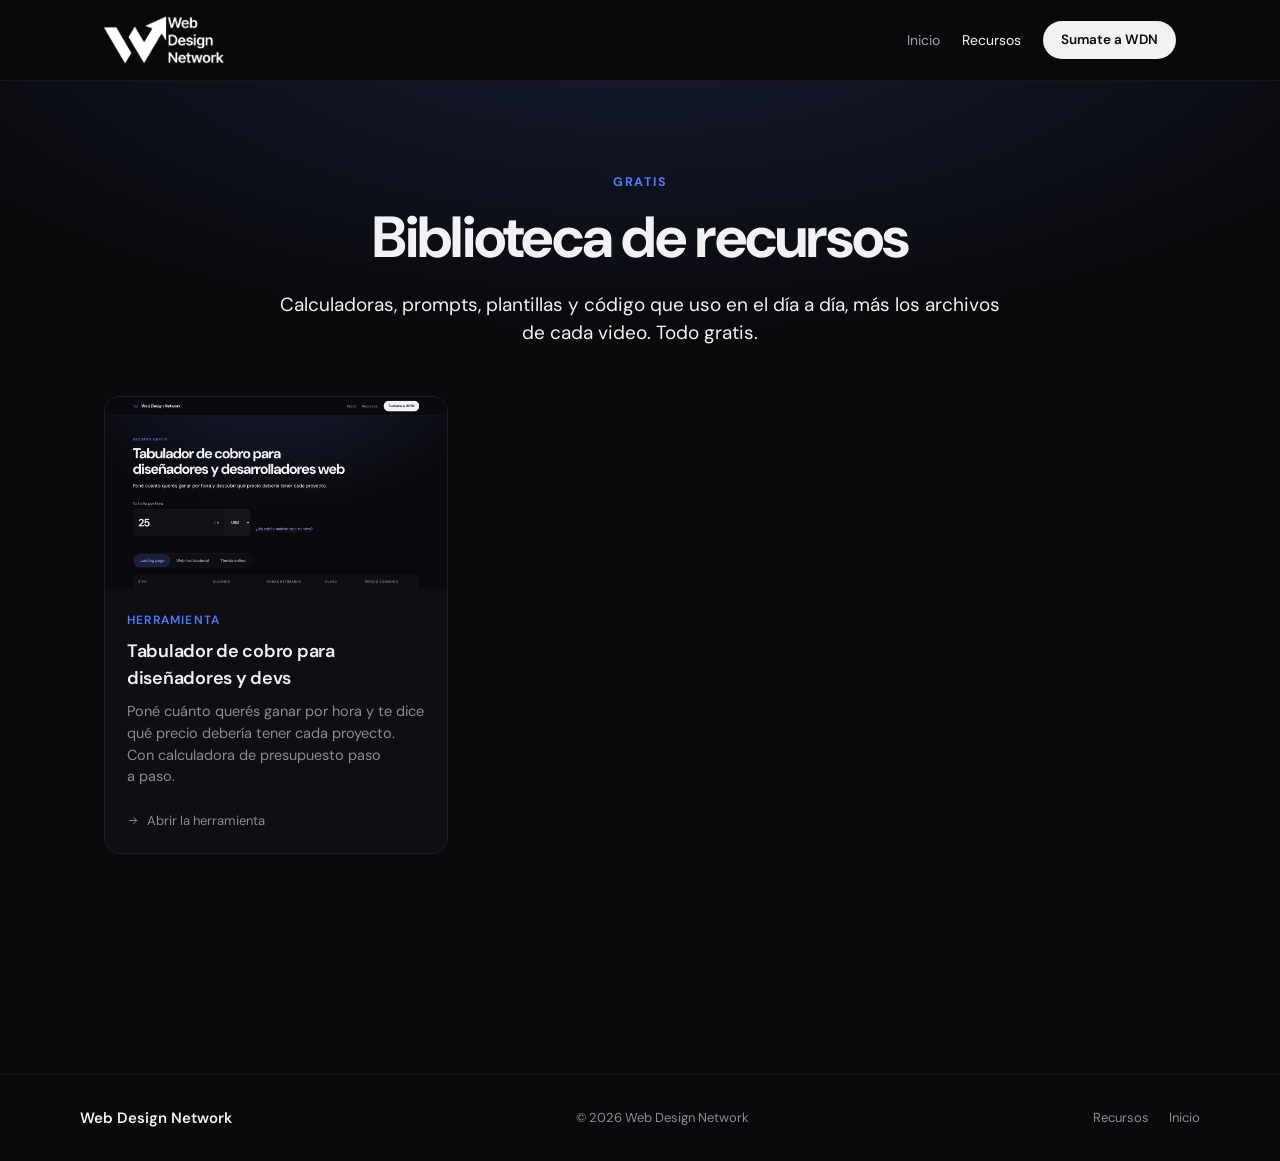
==== recursos/index.html @ 363f1c29 "fix: point canonical and og URLs at the live domain The /recursos pages advertised webdesignnetwork." ====
<!DOCTYPE html>
<html lang="es">
<head>
<meta charset="utf-8">
<meta name="viewport" content="width=device-width, initial-scale=1">
<title>Recursos — Web Design Network</title>
<meta name="description" content="Herramientas, prompts, plantillas y código que uso en el día a día. Gratis y listos para usar.">
<link rel="canonical" href="https://comunidad.southprojects.dev/recursos">
<link rel="icon" type="image/png" href="/uploads/favicon.png">

<meta property="og:type" content="website">
<meta property="og:title" content="Recursos — Web Design Network">
<meta property="og:description" content="Herramientas, prompts, plantillas y código que uso en el día a día.">
<meta property="og:image" content="https://comunidad.southprojects.dev/uploads/cta-image.jpg">
<meta name="twitter:card" content="summary_large_image">

<!-- Google tag (gtag.js) -->
<script async src="https://www.googletagmanager.com/gtag/js?id=G-ZWD2NJ6WZV"></script>
<script>
  window.dataLayer = window.dataLayer || [];
  function gtag(){dataLayer.push(arguments);}
  gtag('js', new Date());

  gtag('config', 'G-ZWD2NJ6WZV');
</script>
<link rel="preconnect" href="https://fonts.googleapis.com">
<link rel="preconnect" href="https://fonts.gstatic.com" crossorigin>
<link href="https://fonts.googleapis.com/css2?family=DM+Sans:opsz,wght@9..40,400;9..40,500;9..40,600;9..40,700&display=swap" rel="stylesheet">
<link rel="stylesheet" href="/recursos/styles.css">
<script src="/recursos/gate.js" defer></script>
</head>
<body>

<header class="site-header">
  <div class="site-header__inner">
    <a class="site-header__logo" href="/" aria-label="Web Design Network">
      <img src="/uploads/logo-blanco.png" alt="Web Design Network" width="1150" height="486">
    </a>
    <nav class="site-nav">
      <a class="nav-link" href="/">Inicio</a>
      <a class="nav-link" href="/recursos" aria-current="page">Recursos</a>
      <a class="nav-cta" href="https://chat.whatsapp.com/HKfcNbTwEGUHTFibcTQouX" target="_blank" rel="noopener">Sumate a WDN</a>
    </nav>
  </div>
</header>

<main class="glow">
  <div class="wrap-wide">

    <div class="hub-head">
      <p class="eyebrow">Gratis</p>
      <h1 class="title">Biblioteca de recursos</h1>
      <p class="lead">Calculadoras, prompts, plantillas y código que uso en el día a día, más los archivos de cada video. Todo gratis.</p>
    </div>

    <!-- Una card por recurso. Para sumar uno nuevo: copiar el bloque <a class="hub-card"> -->
    <div class="hub-grid">

      <a class="hub-card" href="/recursos/tabulador">
        <div class="hub-card__thumb">
          <img src="/uploads/tabulador-thumb.jpg" alt="" width="1280" height="720" loading="lazy">
        </div>
        <div class="hub-card__body">
          <span class="hub-card__meta">Herramienta</span>
          <h2 class="hub-card__title">Tabulador de cobro para diseñadores y devs</h2>
          <p class="hub-card__desc">Poné cuánto querés ganar por hora y te dice qué precio debería tener cada proyecto. Con calculadora de presupuesto paso a paso.</p>
          <span class="hub-card__files">
            <svg viewBox="0 0 24 24" aria-hidden="true"><path d="M5 12h13m0 0-5.5-5.5M18 12l-5.5 5.5" stroke-linecap="round" stroke-linejoin="round"/></svg>
            Abrir la herramienta
          </span>
        </div>
      </a>

    </div>

  </div>
</main>

<footer class="site-footer">
  <div class="site-footer__inner">
    <strong>Web Design Network</strong>
    <span>© 2026 Web Design Network</span>
    <div class="site-footer__links">
      <a href="/recursos">Recursos</a>
      <a href="/">Inicio</a>
    </div>
  </div>
</footer>

</body>
</html>
---- recursos/styles.css ----
/* ==========================================================================
   Web Design Network — sistema de estilos para /recursos
   Mismos tokens que la landing (WDN Landing.dc.html) para que las dos
   mitades del sitio se lean como una sola pieza.
   ========================================================================== */

:root{
  --bg:#0A0A0D;
  --surface:#101016;
  --surface-2:#0E0E13;
  --border:#1E1E26;
  --border-soft:#16161C;
  --text:#F2F2F4;
  --muted:#A0A0AB;
  --muted-2:#8B8B96;
  --accent:#4F7CFF;
  --accent-soft:#8FA9FF;
  --radius:16px;
  --maxw:820px;
}

*,*::before,*::after{box-sizing:border-box;}
html{scroll-behavior:smooth;}
html,body{margin:0;padding:0;background:var(--bg);}
body{
  font-family:'DM Sans',sans-serif;
  color:var(--text);
  line-height:1.5;
  -webkit-font-smoothing:antialiased;
}
img{max-width:100%;display:block;}
a{color:var(--text);text-decoration:none;}
button{font-family:inherit;}

/* --- layout ------------------------------------------------------------- */
.wrap{max-width:var(--maxw);margin:0 auto;padding:0 24px;}
.wrap-wide{max-width:1120px;margin:0 auto;padding:0 24px;}

/* --- header ------------------------------------------------------------- */
.site-header{
  position:sticky;top:0;z-index:50;
  background:rgba(10,10,13,0.82);
  backdrop-filter:blur(12px);-webkit-backdrop-filter:blur(12px);
  border-bottom:1px solid var(--border-soft);
}
.site-header__inner{
  max-width:1120px;margin:0 auto;padding:14px 24px;
  display:flex;align-items:center;justify-content:space-between;gap:20px;
}
.site-header__logo img{width:clamp(96px,12vw,124px);height:auto;}
.site-nav{display:flex;align-items:center;gap:22px;}
.site-nav a{font-size:14px;color:var(--muted);transition:color .2s ease;}
.site-nav a:hover,.site-nav a[aria-current="page"]{color:var(--text);}
.site-nav .nav-cta{
  padding:9px 18px;border-radius:999px;
  background:var(--text);color:#0A0A0D;font-weight:600;font-size:13.5px;
  transition:opacity .2s ease;
}
.site-nav .nav-cta:hover{color:#0A0A0D;opacity:.86;}
@media(max-width:560px){
  .site-nav{gap:14px;}
  .site-nav .nav-link{display:none;}
}

/* --- fondo con glow (igual que el hero de la landing) ------------------- */
.glow{position:relative;isolation:isolate;overflow:hidden;}
.glow::before{
  content:"";position:absolute;inset:0;z-index:-1;pointer-events:none;
  background:radial-gradient(ellipse 90% 55% at 50% -10%, rgba(79,124,255,0.16), rgba(79,124,255,0) 70%);
}

/* --- tipografía --------------------------------------------------------- */
.eyebrow{
  margin:0;font-size:12.5px;font-weight:700;
  letter-spacing:0.14em;text-transform:uppercase;color:var(--accent);
}
h1.title{
  margin:14px 0 0;
  font-size:clamp(32px,5.6vw,58px);font-weight:700;
  letter-spacing:-0.03em;line-height:1.08;text-wrap:balance;
}
.lead{
  margin:22px 0 0;font-size:clamp(16.5px,2.1vw,19px);
  color:var(--text);text-wrap:pretty;
}
.sub{
  margin:14px 0 0;font-size:15.5px;color:var(--muted);
  max-width:62ch;text-wrap:pretty;
}
h2.section-title{
  margin:0;font-size:clamp(24px,3.4vw,34px);font-weight:600;
  letter-spacing:-0.02em;text-wrap:pretty;
}

/* --- video (facade: no carga el iframe hasta el click) ------------------ */
.video{
  position:relative;margin-top:clamp(32px,5vw,48px);
  border-radius:var(--radius);overflow:hidden;
  border:1px solid var(--border);background:#08080B;
  aspect-ratio:16/9;cursor:pointer;line-height:0;
}
.video img{width:100%;height:100%;object-fit:cover;}
.video iframe{position:absolute;inset:0;width:100%;height:100%;border:0;}
.video__play{
  position:absolute;inset:0;display:grid;place-items:center;
  background:linear-gradient(rgba(10,10,13,0.1),rgba(10,10,13,0.35));
  transition:background .25s ease;
}
.video:hover .video__play{background:linear-gradient(rgba(10,10,13,0.05),rgba(10,10,13,0.25));}
.video__play span{
  width:72px;height:72px;border-radius:50%;
  background:#fff;display:grid;place-items:center;
  box-shadow:0 8px 32px rgba(0,0,0,.45);
  transition:transform .25s ease;
}
.video:hover .video__play span{transform:scale(1.07);}
.video__play svg{width:24px;height:24px;margin-left:3px;fill:#0A0A0D;}
.video__label{
  position:absolute;left:18px;bottom:16px;z-index:2;
  font-size:13px;font-weight:600;color:#fff;
  text-shadow:0 2px 10px rgba(0,0,0,.7);
}

/* --- lista de recursos -------------------------------------------------- */
.assets{margin-top:clamp(36px,5vw,52px);display:flex;flex-direction:column;gap:14px;}
.asset{
  display:flex;align-items:center;gap:clamp(16px,3vw,28px);
  background:var(--surface-2);border:1px solid var(--border);
  border-radius:var(--radius);padding:24px clamp(20px,3vw,28px);
  transition:border-color .3s ease,transform .3s ease;
}
.asset:hover{border-color:rgba(79,124,255,0.45);transform:translateY(-2px);}
.asset__num{
  flex:none;font-size:19px;font-weight:700;color:var(--accent);
  letter-spacing:-0.01em;font-variant-numeric:tabular-nums;
}
.asset__body{flex:1;min-width:0;}
.asset__name{margin:0;font-size:16.5px;font-weight:600;letter-spacing:-0.01em;}
.asset__desc{margin:6px 0 0;font-size:14.5px;color:var(--muted-2);text-wrap:pretty;}
.asset__state{flex:none;}

/* estado bloqueado */
.asset__lock{
  display:inline-flex;align-items:center;gap:8px;
  font-size:14px;color:var(--muted-2);white-space:nowrap;
}
.asset__lock svg{width:14px;height:14px;stroke:currentColor;fill:none;stroke-width:1.8;}

/* estado desbloqueado */
.asset__dl{
  display:inline-flex;align-items:center;gap:8px;
  padding:10px 18px;border-radius:999px;
  background:rgba(79,124,255,0.12);border:1px solid rgba(79,124,255,0.4);
  font-size:14px;font-weight:600;color:var(--accent-soft);white-space:nowrap;
  transition:background .2s ease,color .2s ease;
}
.asset__dl:hover{background:rgba(79,124,255,0.22);color:#fff;}
.asset__dl svg{width:14px;height:14px;stroke:currentColor;fill:none;stroke-width:1.8;}

@media(max-width:600px){
  .asset{flex-wrap:wrap;gap:12px 16px;}
  .asset__body{flex:1 1 100%;order:2;}
  .asset__num{order:1;}
  .asset__state{order:1;margin-left:auto;}
}

/* --- CTA principal ------------------------------------------------------ */
.unlock{margin-top:clamp(40px,6vw,60px);display:flex;flex-direction:column;align-items:center;gap:12px;}
.btn-primary{
  display:inline-block;padding:16px 34px;border-radius:999px;border:0;cursor:pointer;
  background:#fff;color:#0A0A0D;font-size:16px;font-weight:600;letter-spacing:-0.01em;
  transition:transform .2s ease,box-shadow .2s ease;
}
.btn-primary:hover{transform:translateY(-2px);box-shadow:0 12px 34px rgba(255,255,255,.14);}
.btn-primary:active{transform:translateY(0);}
.unlock__note{margin:0;font-size:13.5px;color:var(--muted-2);}
.unlock__done{
  display:none;align-items:center;gap:9px;
  font-size:14.5px;color:var(--accent-soft);font-weight:600;
}
body.is-unlocked .unlock__cta{display:none;}
body.is-unlocked .unlock__done{display:inline-flex;}

/* --- links del video ---------------------------------------------------- */
.links{margin-top:clamp(64px,9vw,96px);}
.links__grid{
  margin-top:26px;display:grid;gap:16px;
  grid-template-columns:repeat(auto-fit,minmax(200px,1fr));
}
.link-card{display:flex;flex-direction:column;align-items:center;gap:10px;}
.link-card__btn{
  width:100%;text-align:center;padding:18px 16px;
  background:var(--surface-2);border:1px solid var(--border);border-radius:14px;
  font-size:15.5px;font-weight:600;
  transition:border-color .3s ease,transform .3s ease;
}
.link-card__btn:hover{border-color:rgba(79,124,255,0.45);transform:translateY(-2px);color:var(--text);}
.link-card__note{font-size:13px;color:var(--muted-2);text-align:center;}

/* --- promo del club ----------------------------------------------------- */
.promo{
  margin:clamp(64px,9vw,96px) 0 0;
  background:var(--surface-2);border:1px solid var(--border);border-radius:20px;
  padding:clamp(28px,4vw,40px);
  display:grid;grid-template-columns:1fr minmax(240px,340px);
  gap:clamp(24px,4vw,40px);align-items:center;
}
.promo__eyebrow{
  margin:0;font-size:12px;font-weight:700;letter-spacing:0.14em;
  text-transform:uppercase;color:var(--accent);
}
.promo h2{margin:12px 0 0;font-size:clamp(22px,3vw,28px);font-weight:600;letter-spacing:-0.02em;}
.promo p{margin:12px 0 0;font-size:15px;color:var(--muted);text-wrap:pretty;}
.promo .btn-primary{margin-top:22px;padding:13px 26px;font-size:15px;}
.promo__media{border-radius:14px;overflow:hidden;border:1px solid var(--border);aspect-ratio:16/10;}
.promo__media img{width:100%;height:100%;object-fit:cover;}
@media(max-width:760px){
  .promo{grid-template-columns:1fr;}
  .promo__media{order:-1;}
}

/* --- hub de recursos ---------------------------------------------------- */
.hub-head{padding:clamp(56px,8vw,92px) 0 clamp(32px,5vw,48px);text-align:center;}
.hub-head .lead{margin-left:auto;margin-right:auto;max-width:56ch;}
.hub-grid{
  display:grid;gap:20px;
  grid-template-columns:repeat(auto-fill,minmax(300px,1fr));
  padding-bottom:clamp(64px,9vw,110px);
}
.hub-card{
  display:flex;flex-direction:column;
  background:var(--surface-2);border:1px solid var(--border);
  border-radius:var(--radius);overflow:hidden;
  transition:border-color .3s ease,transform .3s ease;
}
.hub-card:hover{border-color:rgba(79,124,255,0.45);transform:translateY(-3px);color:var(--text);}
.hub-card__thumb{aspect-ratio:16/9;background:#08080B;overflow:hidden;}
.hub-card__thumb img{width:100%;height:100%;object-fit:cover;}
.hub-card__body{padding:22px;display:flex;flex-direction:column;gap:9px;flex:1;}
.hub-card__meta{font-size:12px;font-weight:600;letter-spacing:0.1em;text-transform:uppercase;color:var(--accent);}
.hub-card__title{margin:0;font-size:18px;font-weight:600;letter-spacing:-0.015em;text-wrap:pretty;}
.hub-card__desc{margin:0;font-size:14.5px;color:var(--muted-2);text-wrap:pretty;}
.hub-card__files{
  margin-top:auto;padding-top:14px;font-size:13px;color:var(--muted-2);
  display:flex;align-items:center;gap:7px;
}
.hub-card__files svg{width:13px;height:13px;stroke:currentColor;fill:none;stroke-width:1.8;}

/* --- footer ------------------------------------------------------------- */
.site-footer{border-top:1px solid var(--border-soft);padding:32px 24px;margin-top:clamp(64px,9vw,110px);}
.site-footer__inner{
  max-width:1120px;margin:0 auto;
  display:flex;flex-wrap:wrap;justify-content:space-between;align-items:center;gap:16px;
}
.site-footer strong{font-weight:600;font-size:15px;}
.site-footer span,.site-footer a{font-size:13px;color:var(--muted-2);}
.site-footer a:hover{color:var(--accent);}
.site-footer__links{display:flex;gap:20px;}

/* --- modal del gate ----------------------------------------------------- */
.gate{
  position:fixed;inset:0;z-index:100;display:none;
  align-items:center;justify-content:center;padding:24px;
  background:rgba(4,4,6,.78);backdrop-filter:blur(6px);-webkit-backdrop-filter:blur(6px);
}
.gate[data-open="true"]{display:flex;}
.gate__panel{
  width:100%;max-width:420px;
  background:var(--surface);border:1px solid var(--border);border-radius:20px;
  padding:clamp(26px,4vw,34px);position:relative;
  animation:gate-in .22s cubic-bezier(.25,1,.5,1);
}
@keyframes gate-in{from{opacity:0;transform:translateY(10px) scale(.98);}to{opacity:1;transform:none;}}
.gate__close{
  position:absolute;top:14px;right:14px;width:32px;height:32px;
  border-radius:50%;border:1px solid var(--border);background:transparent;
  color:var(--muted-2);font-size:17px;line-height:1;cursor:pointer;
  transition:color .2s ease,border-color .2s ease;
}
.gate__close:hover{color:var(--text);border-color:var(--muted-2);}
.gate h3{margin:0;font-size:21px;font-weight:600;letter-spacing:-0.02em;}
.gate p{margin:8px 0 0;font-size:14.5px;color:var(--muted);text-wrap:pretty;}
.gate form{margin-top:22px;display:flex;flex-direction:column;gap:12px;}
.gate label{font-size:13px;color:var(--muted-2);}
.gate input{
  width:100%;padding:13px 15px;margin-top:6px;
  background:#08080B;border:1px solid var(--border);border-radius:11px;
  color:var(--text);font-family:inherit;font-size:15px;
  transition:border-color .2s ease;
}
.gate input:focus{outline:none;border-color:var(--accent);}
.gate input::placeholder{color:#5A5A66;}
.gate .btn-primary{margin-top:6px;width:100%;padding:14px;}
.gate .btn-primary[disabled]{opacity:.6;cursor:wait;}
.gate__fine{margin-top:14px;font-size:12px;color:var(--muted-2);text-align:center;}
.gate__error{margin:0;font-size:13.5px;color:#FF6B6B;display:none;}
.gate__error[data-show="true"]{display:block;}

@media(prefers-reduced-motion:reduce){
  *{animation:none !important;transition:none !important;}
  html{scroll-behavior:auto;}
}
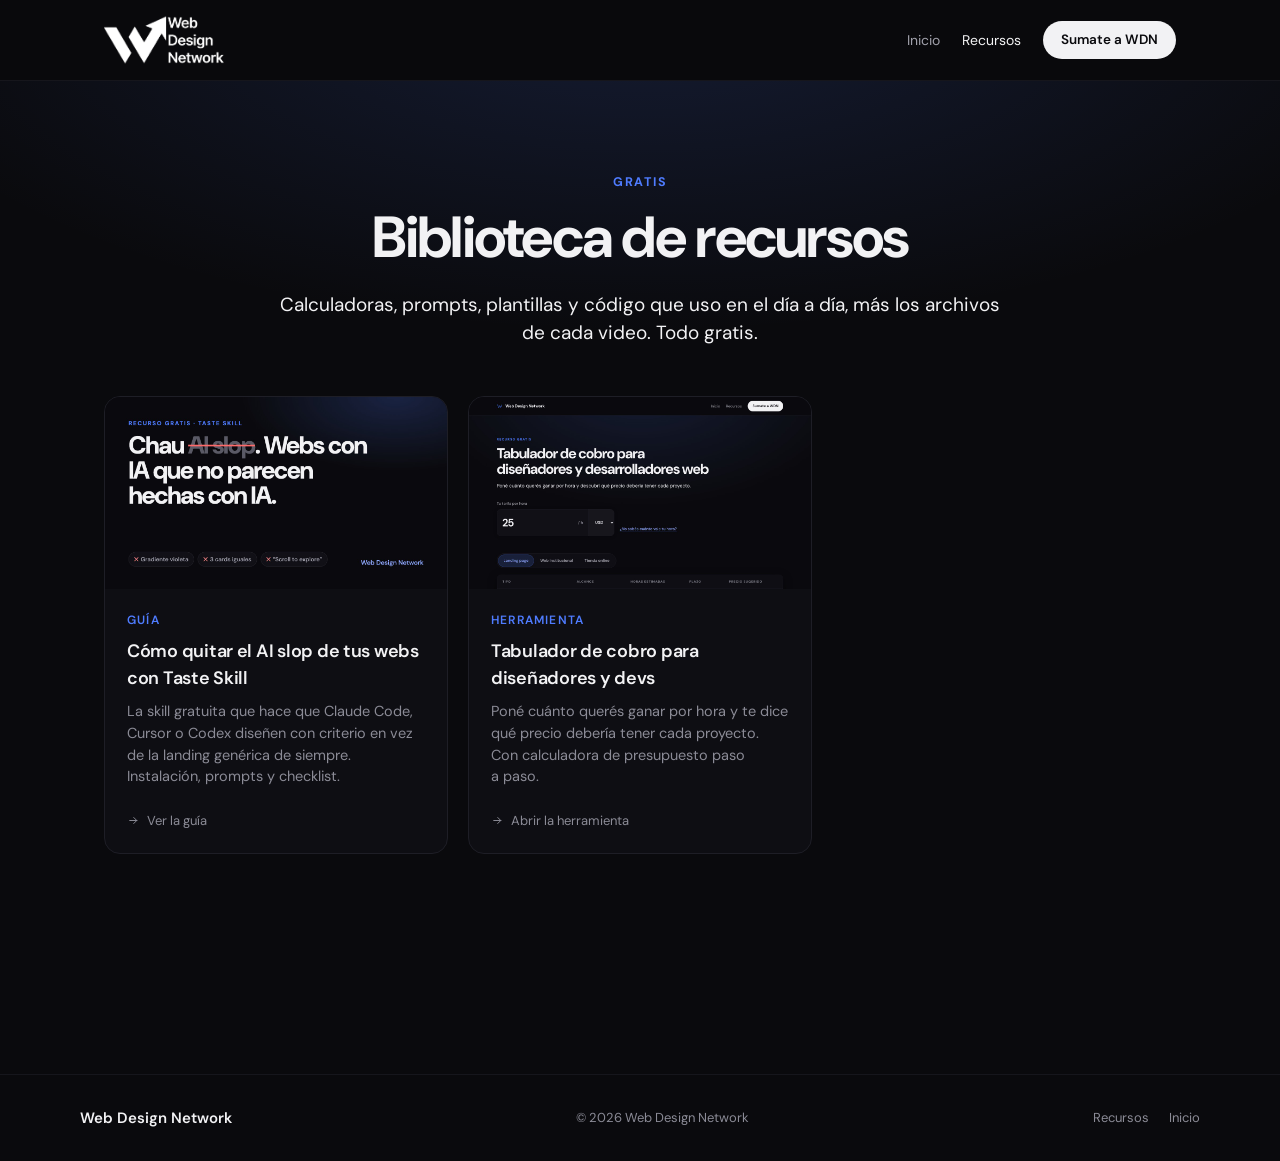
==== commit 4585f705: "feat: add Taste Skill anti-AI-slop resource page New /recursos/ai-slop-taste-skill guide: what AI sl" ====
--- a/recursos/index.html
+++ b/recursos/index.html
@@ -14,15 +14,52 @@
 <meta property="og:image" content="https://comunidad.southprojects.dev/uploads/cta-image.jpg">
 <meta name="twitter:card" content="summary_large_image">
 
-<!-- Google tag (gtag.js) -->
-<script async src="https://www.googletagmanager.com/gtag/js?id=G-ZWD2NJ6WZV"></script>
+<!-- Analytics (GA4 + Meta Pixel + Clarity).
+     Los stubs y la cola de eventos quedan definidos al instante, así que cualquier
+     gtag()/fbq()/clarity() posterior se encola bien. Sólo se difiere la descarga de
+     cada tag hasta después de load (o 3,5 s, lo que pase primero) para no competir
+     por ancho de banda y main thread durante el primer render. -->
 <script>
+(function () {
   window.dataLayer = window.dataLayer || [];
   function gtag(){dataLayer.push(arguments);}
+  window.gtag = gtag;
   gtag('js', new Date());
+  gtag('config', 'G-ZWD2NJ6WZV');
 
-  gtag('config', 'G-ZWD2NJ6WZV');
+  !function(f,n){if(f.fbq)return;n=f.fbq=function(){n.callMethod?
+  n.callMethod.apply(n,arguments):n.queue.push(arguments)};
+  if(!f._fbq)f._fbq=n;n.push=n;n.loaded=!0;n.version='2.0';n.queue=[]}(window);
+  fbq('init', '2324488668354184');
+  fbq('track', 'PageView');
+
+  window.clarity = window.clarity || function(){(clarity.q=clarity.q||[]).push(arguments)};
+
+  var TAGS = [
+    'https://www.googletagmanager.com/gtag/js?id=G-ZWD2NJ6WZV',
+    'https://connect.facebook.net/en_US/fbevents.js',
+    'https://www.clarity.ms/tag/yc0v443i4o'
+  ];
+  var loaded = false;
+  function load() {
+    if (loaded) return;
+    loaded = true;
+    for (var i = 0; i < TAGS.length; i++) {
+      var s = document.createElement('script');
+      s.async = true;
+      s.src = TAGS[i];
+      document.head.appendChild(s);
+    }
+  }
+  function schedule() {
+    if (window.requestIdleCallback) requestIdleCallback(load, { timeout: 2000 });
+    else setTimeout(load, 500);
+  }
+  if (document.readyState === 'complete') schedule();
+  else { addEventListener('load', schedule); setTimeout(schedule, 3500); }
+})();
 </script>
+<!-- End Analytics -->
 <link rel="preconnect" href="https://fonts.googleapis.com">
 <link rel="preconnect" href="https://fonts.gstatic.com" crossorigin>
 <link href="https://fonts.googleapis.com/css2?family=DM+Sans:opsz,wght@9..40,400;9..40,500;9..40,600;9..40,700&display=swap" rel="stylesheet">
@@ -30,6 +67,9 @@
 <script src="/recursos/gate.js" defer></script>
 </head>
 <body>
+<noscript><img height="1" width="1" style="display:none"
+src="https://www.facebook.com/tr?id=2324488668354184&ev=PageView&noscript=1"
+/></noscript>
 
 <header class="site-header">
   <div class="site-header__inner">
@@ -55,6 +95,21 @@
 
     <!-- Una card por recurso. Para sumar uno nuevo: copiar el bloque <a class="hub-card"> -->
     <div class="hub-grid">
+
+      <a class="hub-card" href="/recursos/ai-slop-taste-skill">
+        <div class="hub-card__thumb">
+          <img src="/uploads/taste-skill-thumb.jpg" alt="" width="1280" height="720" loading="lazy">
+        </div>
+        <div class="hub-card__body">
+          <span class="hub-card__meta">Guía</span>
+          <h2 class="hub-card__title">Cómo quitar el AI slop de tus webs con Taste Skill</h2>
+          <p class="hub-card__desc">La skill gratuita que hace que Claude Code, Cursor o Codex diseñen con criterio en vez de la landing genérica de siempre. Instalación, prompts y checklist.</p>
+          <span class="hub-card__files">
+            <svg viewBox="0 0 24 24" aria-hidden="true"><path d="M5 12h13m0 0-5.5-5.5M18 12l-5.5 5.5" stroke-linecap="round" stroke-linejoin="round"/></svg>
+            Ver la guía
+          </span>
+        </div>
+      </a>
 
       <a class="hub-card" href="/recursos/tabulador">
         <div class="hub-card__thumb">
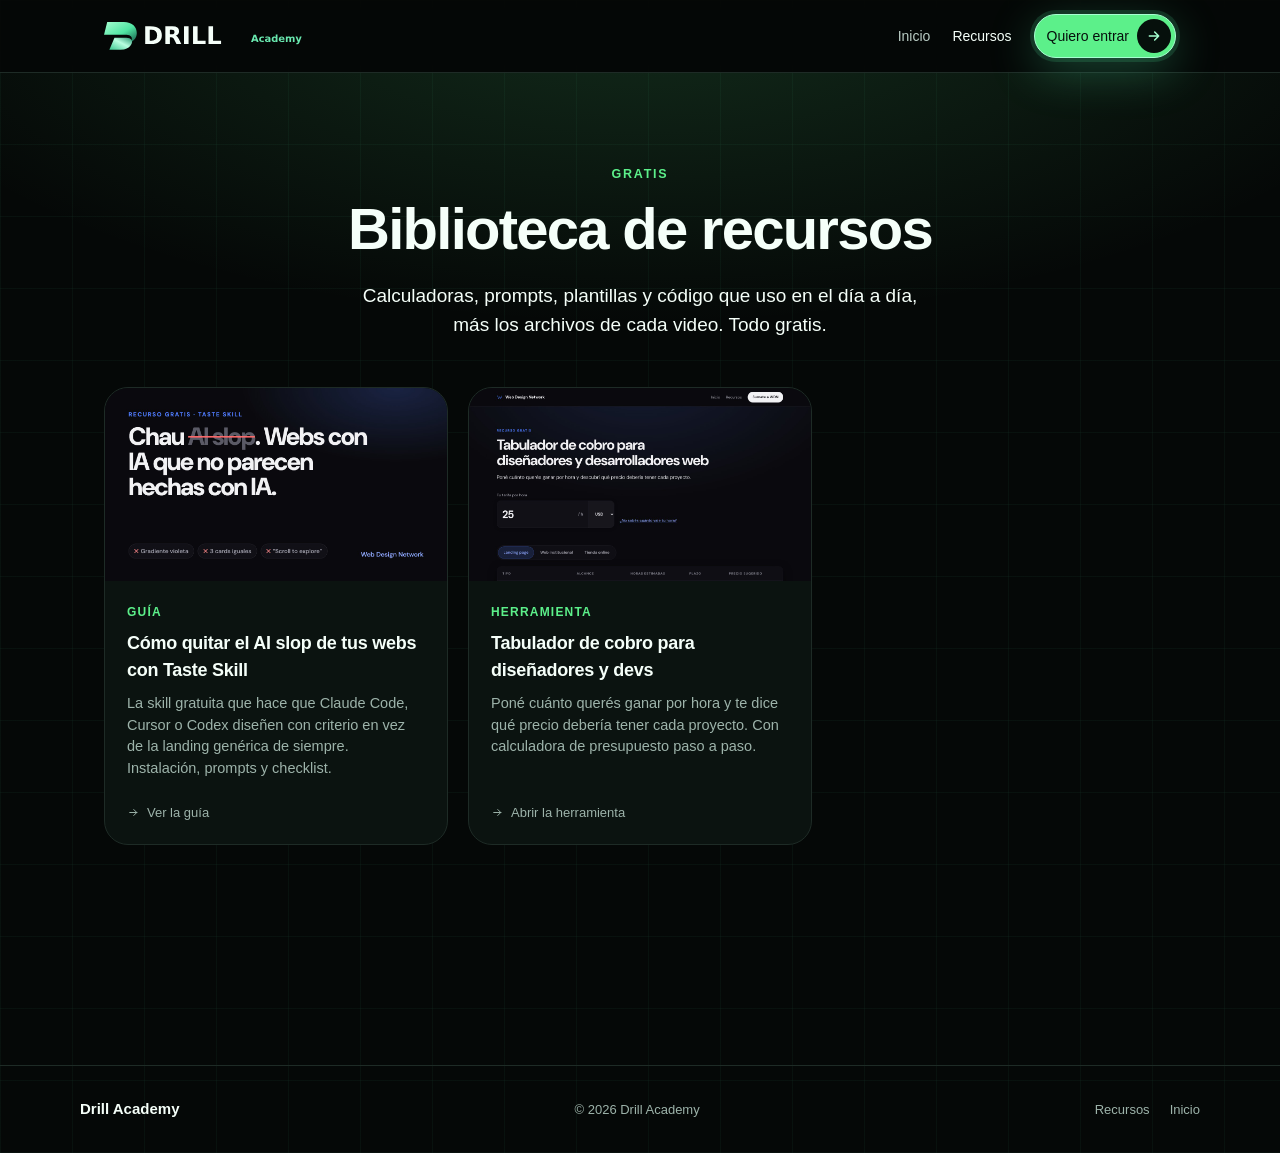
==== commit 7d1f9285: "Redesign landing for Drill Academy" ====
--- a/recursos/index.html
+++ b/recursos/index.html
@@ -1,15 +1,17 @@
 <!DOCTYPE html>
-<html lang="es">
+<html data-brand="academy" lang="es">
 <head>
 <meta charset="utf-8">
 <meta name="viewport" content="width=device-width, initial-scale=1">
-<title>Recursos — Web Design Network</title>
+<title>Recursos — Drill Academy</title>
+<link rel="stylesheet" href="/uploads/drill-brand-kit/tokens.css">
+<link rel="stylesheet" href="/drill-buttons.css">
 <meta name="description" content="Herramientas, prompts, plantillas y código que uso en el día a día. Gratis y listos para usar.">
 <link rel="canonical" href="https://comunidad.southprojects.dev/recursos">
-<link rel="icon" type="image/png" href="/uploads/favicon.png">
+<link rel="icon" type="image/svg+xml" href="/uploads/drill-brand-kit/assets/logos/drill-isotipo-flat.svg">
 
 <meta property="og:type" content="website">
-<meta property="og:title" content="Recursos — Web Design Network">
+<meta property="og:title" content="Recursos — Drill Academy">
 <meta property="og:description" content="Herramientas, prompts, plantillas y código que uso en el día a día.">
 <meta property="og:image" content="https://comunidad.southprojects.dev/uploads/cta-image.jpg">
 <meta name="twitter:card" content="summary_large_image">
@@ -60,8 +62,6 @@
 })();
 </script>
 <!-- End Analytics -->
-<link rel="preconnect" href="https://fonts.googleapis.com">
-<link rel="preconnect" href="https://fonts.gstatic.com" crossorigin>
 <link href="https://fonts.googleapis.com/css2?family=DM+Sans:opsz,wght@9..40,400;9..40,500;9..40,600;9..40,700&display=swap" rel="stylesheet">
 <link rel="stylesheet" href="/recursos/styles.css">
 <script src="/recursos/gate.js" defer></script>
@@ -73,13 +73,13 @@
 
 <header class="site-header">
   <div class="site-header__inner">
-    <a class="site-header__logo" href="/" aria-label="Web Design Network">
-      <img src="/uploads/logo-blanco.png" alt="Web Design Network" width="1150" height="486">
+    <a class="site-header__logo" href="/" aria-label="Drill Academy">
+      <img src="/uploads/drill-brand-kit/assets/logos/drill-academy-dark-bg.svg" alt="Drill Academy" width="1118" height="157">
     </a>
     <nav class="site-nav">
       <a class="nav-link" href="/">Inicio</a>
       <a class="nav-link" href="/recursos" aria-current="page">Recursos</a>
-      <a class="nav-cta" href="https://chat.whatsapp.com/HKfcNbTwEGUHTFibcTQouX" target="_blank" rel="noopener">Sumate a WDN</a>
+      <a class="nav-cta drill-action drill-action--compact" href="https://chat.whatsapp.com/HKfcNbTwEGUHTFibcTQouX" target="_blank" rel="noopener">Quiero entrar<span class="drill-action__icon" aria-hidden="true"><svg viewBox="0 0 24 24" fill="none" stroke="currentColor" stroke-width="2.25" stroke-linecap="round" stroke-linejoin="round"><path d="M5 12h14m-6-6 6 6-6 6"/></svg></span></a>
     </nav>
   </div>
 </header>
@@ -133,8 +133,8 @@
 
 <footer class="site-footer">
   <div class="site-footer__inner">
-    <strong>Web Design Network</strong>
-    <span>© 2026 Web Design Network</span>
+    <strong>Drill Academy</strong>
+    <span>© 2026 Drill Academy</span>
     <div class="site-footer__links">
       <a href="/recursos">Recursos</a>
       <a href="/">Inicio</a>
--- a/uploads/drill-brand-kit/tokens.css
+++ b/uploads/drill-brand-kit/tokens.css
@@ -0,0 +1,97 @@
+/* DRILL — design tokens */
+:root {
+  /* Fondos y superficies */
+  --drill-black: #050807;
+  --drill-graphite: #0B1310;
+  --drill-slate: #121C18;
+  --drill-line: #1E2B26;
+
+  /* Marca */
+  --drill-mint: #50E6A3;
+  --drill-ice: #A6FFD1;
+  --drill-forest: #145A49;
+  --drill-on-accent: #06100C;
+
+  /* Acentos de submarca */
+  --drill-academy: #5CF08A;
+  --drill-business: #2B9A74;
+
+  /* Texto */
+  --drill-text: #F5FFF9;
+  --drill-text-2: #B9CCC4;
+  --drill-muted: #9DB3AA;
+
+  /* Degradado firma: solo isotipo y brillos */
+  --drill-gradient: linear-gradient(135deg, #A6FFD1 0%, #50E6A3 55%, #2B9A74 100%);
+
+  /* Tipografía */
+  --drill-font: "Helvetica Neue", Helvetica, Arial, sans-serif;
+  --drill-fs-display: clamp(44px, 6.4vw, 92px);
+  --drill-fs-h2: clamp(34px, 4.6vw, 64px);
+  --drill-fs-h3: clamp(22px, 2.6vw, 36px);
+  --drill-fs-body: clamp(16px, 1.3vw, 19px);
+  --drill-fs-eyebrow: 13px;
+  --drill-tracking-display: -0.05em;
+  --drill-tracking-eyebrow: 0.32em;
+
+  /* Radios */
+  --drill-radius-input: 12px;
+  --drill-radius-icon: 14px;
+  --drill-radius-card: 24px;
+  --drill-radius-pill: 999px;
+
+  /* Efectos */
+  --drill-glow: 0 0 0 4px rgb(80 230 163 / .15), 0 12px 48px rgb(80 230 163 / .3);
+  --drill-grid: linear-gradient(rgb(80 230 163 / .045) 1px, transparent 1px),
+                linear-gradient(90deg, rgb(80 230 163 / .045) 1px, transparent 1px);
+  --drill-grid-size: 72px 72px;
+
+  /* Layout */
+  --drill-container: 1200px;
+}
+
+/* Acento activo: cambiá a Academy con <body data-brand="academy"> */
+:root, [data-brand="business"] { --drill-accent: var(--drill-mint); }
+[data-brand="academy"] { --drill-accent: var(--drill-academy); }
+
+body {
+  margin: 0;
+  background-color: var(--drill-black);
+  background-image: var(--drill-grid);
+  background-size: var(--drill-grid-size);
+  color: var(--drill-text);
+  font-family: var(--drill-font);
+  -webkit-font-smoothing: antialiased;
+}
+
+:focus-visible { outline: 2px solid var(--drill-accent); outline-offset: 3px; }
+
+.eyebrow {
+  font-weight: 700;
+  font-size: var(--drill-fs-eyebrow);
+  letter-spacing: var(--drill-tracking-eyebrow);
+  text-transform: uppercase;
+  color: var(--drill-accent);
+}
+
+.btn-primary {
+  display: inline-flex; align-items: center; gap: 14px;
+  padding: 8px 8px 8px 26px;
+  border-radius: var(--drill-radius-pill);
+  background: var(--drill-accent);
+  color: var(--drill-on-accent);
+  font-weight: 500; font-size: 17px; text-decoration: none;
+  box-shadow: var(--drill-glow);
+  transition: box-shadow .2s ease;
+}
+.btn-primary__icon {
+  width: 42px; height: 42px; border-radius: 50%;
+  display: inline-flex; align-items: center; justify-content: center;
+  background: var(--drill-on-accent); color: var(--drill-accent);
+  transition: transform .2s ease;
+}
+.btn-primary:hover .btn-primary__icon { transform: translateX(3px); }
+
+@media (prefers-reduced-motion: reduce) {
+  * { animation: none !important; transition: none !important; }
+}
--- a/drill-buttons.css
+++ b/drill-buttons.css
@@ -0,0 +1,81 @@
+html .drill-action.drill-action {
+  display: inline-flex;
+  align-items: center;
+  justify-content: space-between;
+  gap: 14px;
+  min-height: 58px;
+  max-width: 100%;
+  padding: 5px 5px 5px 22px;
+  box-sizing: border-box;
+  border: 1px solid var(--drill-ice);
+  border-radius: var(--drill-radius-pill);
+  background: var(--drill-accent);
+  color: var(--drill-on-accent);
+  box-shadow: var(--drill-glow);
+  font-weight: 500;
+  line-height: 1.2;
+  text-align: left;
+  white-space: normal;
+  transition: background-color .2s ease, box-shadow .2s ease, transform .2s ease;
+}
+
+.drill-action__icon {
+  display: grid;
+  place-items: center;
+  flex: 0 0 auto;
+  width: 46px;
+  height: 46px;
+  border-radius: 50%;
+  background: var(--drill-on-accent);
+  color: var(--drill-ice);
+  transition: transform .2s ease;
+}
+
+html .drill-action.drill-action:not(:disabled):is(:hover, :focus-visible) {
+  background: var(--drill-ice);
+  color: var(--drill-on-accent);
+  box-shadow:
+    0 0 0 5px color-mix(in srgb, var(--drill-accent) 25%, transparent),
+    0 12px 44px color-mix(in srgb, var(--drill-accent) 40%, transparent);
+  opacity: 1;
+  transform: translateY(-2px);
+}
+
+.drill-action:not(:disabled):is(:hover, :focus-visible) .drill-action__icon {
+  transform: translateX(2px);
+}
+
+html .drill-action.drill-action:not(:disabled):active {
+  transform: translateY(1px);
+}
+
+html .drill-action.drill-action--compact {
+  gap: 8px;
+  min-height: 44px;
+  padding: 4px 4px 4px 12px;
+  font-size: 14px;
+  white-space: nowrap;
+}
+
+.drill-action--compact .drill-action__icon {
+  width: 34px;
+  height: 34px;
+}
+
+.drill-action .drill-action__icon svg {
+  display: block;
+  width: 20px;
+  height: 20px;
+}
+
+.drill-action--compact .drill-action__icon svg {
+  width: 16px;
+  height: 16px;
+}
+
+@media (prefers-reduced-motion: reduce) {
+  html .drill-action.drill-action:not(:disabled):is(:hover, :focus-visible, :active),
+  .drill-action:not(:disabled):is(:hover, :focus-visible) .drill-action__icon {
+    transform: none;
+  }
+}
--- a/recursos/styles.css
+++ b/recursos/styles.css
@@ -1,29 +1,29 @@
 /* ==========================================================================
-   Web Design Network — sistema de estilos para /recursos
+   Drill Academy — sistema de estilos para /recursos
    Mismos tokens que la landing (WDN Landing.dc.html) para que las dos
    mitades del sitio se lean como una sola pieza.
    ========================================================================== */
 
 :root{
-  --bg:#0A0A0D;
-  --surface:#101016;
-  --surface-2:#0E0E13;
-  --border:#1E1E26;
-  --border-soft:#16161C;
-  --text:#F2F2F4;
-  --muted:#A0A0AB;
-  --muted-2:#8B8B96;
-  --accent:#4F7CFF;
-  --accent-soft:#8FA9FF;
-  --radius:16px;
+  --bg:var(--drill-black);
+  --surface:var(--drill-graphite);
+  --surface-2:var(--drill-graphite);
+  --border:var(--drill-line);
+  --border-soft:var(--drill-line);
+  --text:var(--drill-text);
+  --muted:var(--drill-text-2);
+  --muted-2:var(--drill-muted);
+  --accent:var(--drill-accent);
+  --accent-soft:var(--drill-ice);
+  --radius:var(--drill-radius-card);
   --maxw:820px;
 }
 
 *,*::before,*::after{box-sizing:border-box;}
 html{scroll-behavior:smooth;}
-html,body{margin:0;padding:0;background:var(--bg);}
+html,body{margin:0;padding:0;background-color:var(--bg);}
 body{
-  font-family:'DM Sans',sans-serif;
+  font-family:var(--drill-font);
   color:var(--text);
   line-height:1.5;
   -webkit-font-smoothing:antialiased;
@@ -39,7 +39,7 @@
 /* --- header ------------------------------------------------------------- */
 .site-header{
   position:sticky;top:0;z-index:50;
-  background:rgba(10,10,13,0.82);
+  background:color-mix(in srgb,var(--drill-black) 82%,transparent);
   backdrop-filter:blur(12px);-webkit-backdrop-filter:blur(12px);
   border-bottom:1px solid var(--border-soft);
 }
@@ -47,16 +47,16 @@
   max-width:1120px;margin:0 auto;padding:14px 24px;
   display:flex;align-items:center;justify-content:space-between;gap:20px;
 }
-.site-header__logo img{width:clamp(96px,12vw,124px);height:auto;}
+.site-header__logo img{width:198px;height:auto;}
 .site-nav{display:flex;align-items:center;gap:22px;}
 .site-nav a{font-size:14px;color:var(--muted);transition:color .2s ease;}
 .site-nav a:hover,.site-nav a[aria-current="page"]{color:var(--text);}
 .site-nav .nav-cta{
   padding:9px 18px;border-radius:999px;
-  background:var(--text);color:#0A0A0D;font-weight:600;font-size:13.5px;
+  background:var(--text);color:var(--drill-black);font-weight:600;font-size:13.5px;
   transition:opacity .2s ease;
 }
-.site-nav .nav-cta:hover{color:#0A0A0D;opacity:.86;}
+.site-nav .nav-cta:hover{color:var(--drill-black);opacity:.86;}
 @media(max-width:560px){
   .site-nav{gap:14px;}
   .site-nav .nav-link{display:none;}
@@ -66,7 +66,7 @@
 .glow{position:relative;isolation:isolate;overflow:hidden;}
 .glow::before{
   content:"";position:absolute;inset:0;z-index:-1;pointer-events:none;
-  background:radial-gradient(ellipse 90% 55% at 50% -10%, rgba(79,124,255,0.16), rgba(79,124,255,0) 70%);
+  background:radial-gradient(ellipse 90% 55% at 50% -10%, color-mix(in srgb,var(--drill-accent) 16%,transparent), color-mix(in srgb,var(--drill-accent) 0%,transparent) 70%);
 }
 
 /* --- tipografía --------------------------------------------------------- */
@@ -96,29 +96,29 @@
 .video{
   position:relative;margin-top:clamp(32px,5vw,48px);
   border-radius:var(--radius);overflow:hidden;
-  border:1px solid var(--border);background:#08080B;
+  border:1px solid var(--border);background:var(--drill-black);
   aspect-ratio:16/9;cursor:pointer;line-height:0;
 }
 .video img{width:100%;height:100%;object-fit:cover;}
 .video iframe{position:absolute;inset:0;width:100%;height:100%;border:0;}
 .video__play{
   position:absolute;inset:0;display:grid;place-items:center;
-  background:linear-gradient(rgba(10,10,13,0.1),rgba(10,10,13,0.35));
+  background:linear-gradient(color-mix(in srgb,var(--drill-black) 10%,transparent),color-mix(in srgb,var(--drill-black) 35%,transparent));
   transition:background .25s ease;
 }
-.video:hover .video__play{background:linear-gradient(rgba(10,10,13,0.05),rgba(10,10,13,0.25));}
+.video:hover .video__play{background:linear-gradient(color-mix(in srgb,var(--drill-black) 5%,transparent),color-mix(in srgb,var(--drill-black) 25%,transparent));}
 .video__play span{
   width:72px;height:72px;border-radius:50%;
-  background:#fff;display:grid;place-items:center;
-  box-shadow:0 8px 32px rgba(0,0,0,.45);
+  background:var(--drill-text);display:grid;place-items:center;
+  box-shadow:0 8px 32px color-mix(in srgb,var(--drill-black) 45%,transparent);
   transition:transform .25s ease;
 }
 .video:hover .video__play span{transform:scale(1.07);}
-.video__play svg{width:24px;height:24px;margin-left:3px;fill:#0A0A0D;}
+.video__play svg{width:24px;height:24px;margin-left:3px;fill:var(--drill-black);}
 .video__label{
   position:absolute;left:18px;bottom:16px;z-index:2;
-  font-size:13px;font-weight:600;color:#fff;
-  text-shadow:0 2px 10px rgba(0,0,0,.7);
+  font-size:13px;font-weight:600;color:var(--drill-text);
+  text-shadow:0 2px 10px color-mix(in srgb,var(--drill-black) 70%,transparent);
 }
 
 /* --- lista de recursos -------------------------------------------------- */
@@ -129,7 +129,7 @@
   border-radius:var(--radius);padding:24px clamp(20px,3vw,28px);
   transition:border-color .3s ease,transform .3s ease;
 }
-.asset:hover{border-color:rgba(79,124,255,0.45);transform:translateY(-2px);}
+.asset:hover{border-color:color-mix(in srgb,var(--drill-accent) 45%,transparent);transform:translateY(-2px);}
 .asset__num{
   flex:none;font-size:19px;font-weight:700;color:var(--accent);
   letter-spacing:-0.01em;font-variant-numeric:tabular-nums;
@@ -150,11 +150,11 @@
 .asset__dl{
   display:inline-flex;align-items:center;gap:8px;
   padding:10px 18px;border-radius:999px;
-  background:rgba(79,124,255,0.12);border:1px solid rgba(79,124,255,0.4);
+  background:color-mix(in srgb,var(--drill-accent) 12%,transparent);border:1px solid color-mix(in srgb,var(--drill-accent) 40%,transparent);
   font-size:14px;font-weight:600;color:var(--accent-soft);white-space:nowrap;
   transition:background .2s ease,color .2s ease;
 }
-.asset__dl:hover{background:rgba(79,124,255,0.22);color:#fff;}
+.asset__dl:hover{background:color-mix(in srgb,var(--drill-accent) 22%,transparent);color:var(--drill-text);}
 .asset__dl svg{width:14px;height:14px;stroke:currentColor;fill:none;stroke-width:1.8;}
 
 @media(max-width:600px){
@@ -168,10 +168,10 @@
 .unlock{margin-top:clamp(40px,6vw,60px);display:flex;flex-direction:column;align-items:center;gap:12px;}
 .btn-primary{
   display:inline-block;padding:16px 34px;border-radius:999px;border:0;cursor:pointer;
-  background:#fff;color:#0A0A0D;font-size:16px;font-weight:600;letter-spacing:-0.01em;
+  background:var(--drill-accent);color:var(--drill-on-accent);font-size:16px;font-weight:500;letter-spacing:-0.01em;
   transition:transform .2s ease,box-shadow .2s ease;
 }
-.btn-primary:hover{transform:translateY(-2px);box-shadow:0 12px 34px rgba(255,255,255,.14);}
+.btn-primary:hover{transform:translateY(-2px);box-shadow:var(--drill-glow);}
 .btn-primary:active{transform:translateY(0);}
 .unlock__note{margin:0;font-size:13.5px;color:var(--muted-2);}
 .unlock__done{
@@ -194,7 +194,7 @@
   font-size:15.5px;font-weight:600;
   transition:border-color .3s ease,transform .3s ease;
 }
-.link-card__btn:hover{border-color:rgba(79,124,255,0.45);transform:translateY(-2px);color:var(--text);}
+.link-card__btn:hover{border-color:color-mix(in srgb,var(--drill-accent) 45%,transparent);transform:translateY(-2px);color:var(--text);}
 .link-card__note{font-size:13px;color:var(--muted-2);text-align:center;}
 
 /* --- promo del club ----------------------------------------------------- */
@@ -233,8 +233,8 @@
   border-radius:var(--radius);overflow:hidden;
   transition:border-color .3s ease,transform .3s ease;
 }
-.hub-card:hover{border-color:rgba(79,124,255,0.45);transform:translateY(-3px);color:var(--text);}
-.hub-card__thumb{aspect-ratio:16/9;background:#08080B;overflow:hidden;}
+.hub-card:hover{border-color:color-mix(in srgb,var(--drill-accent) 45%,transparent);transform:translateY(-3px);color:var(--text);}
+.hub-card__thumb{aspect-ratio:16/9;background:var(--drill-black);overflow:hidden;}
 .hub-card__thumb img{width:100%;height:100%;object-fit:cover;}
 .hub-card__body{padding:22px;display:flex;flex-direction:column;gap:9px;flex:1;}
 .hub-card__meta{font-size:12px;font-weight:600;letter-spacing:0.1em;text-transform:uppercase;color:var(--accent);}
@@ -284,12 +284,12 @@
 .gate label{font-size:13px;color:var(--muted-2);}
 .gate input{
   width:100%;padding:13px 15px;margin-top:6px;
-  background:#08080B;border:1px solid var(--border);border-radius:11px;
+  background:var(--drill-black);border:1px solid var(--border);border-radius:11px;
   color:var(--text);font-family:inherit;font-size:15px;
   transition:border-color .2s ease;
 }
 .gate input:focus{outline:none;border-color:var(--accent);}
-.gate input::placeholder{color:#5A5A66;}
+.gate input::placeholder{color:var(--drill-muted);}
 .gate .btn-primary{margin-top:6px;width:100%;padding:14px;}
 .gate .btn-primary[disabled]{opacity:.6;cursor:wait;}
 .gate__fine{margin-top:14px;font-size:12px;color:var(--muted-2);text-align:center;}
